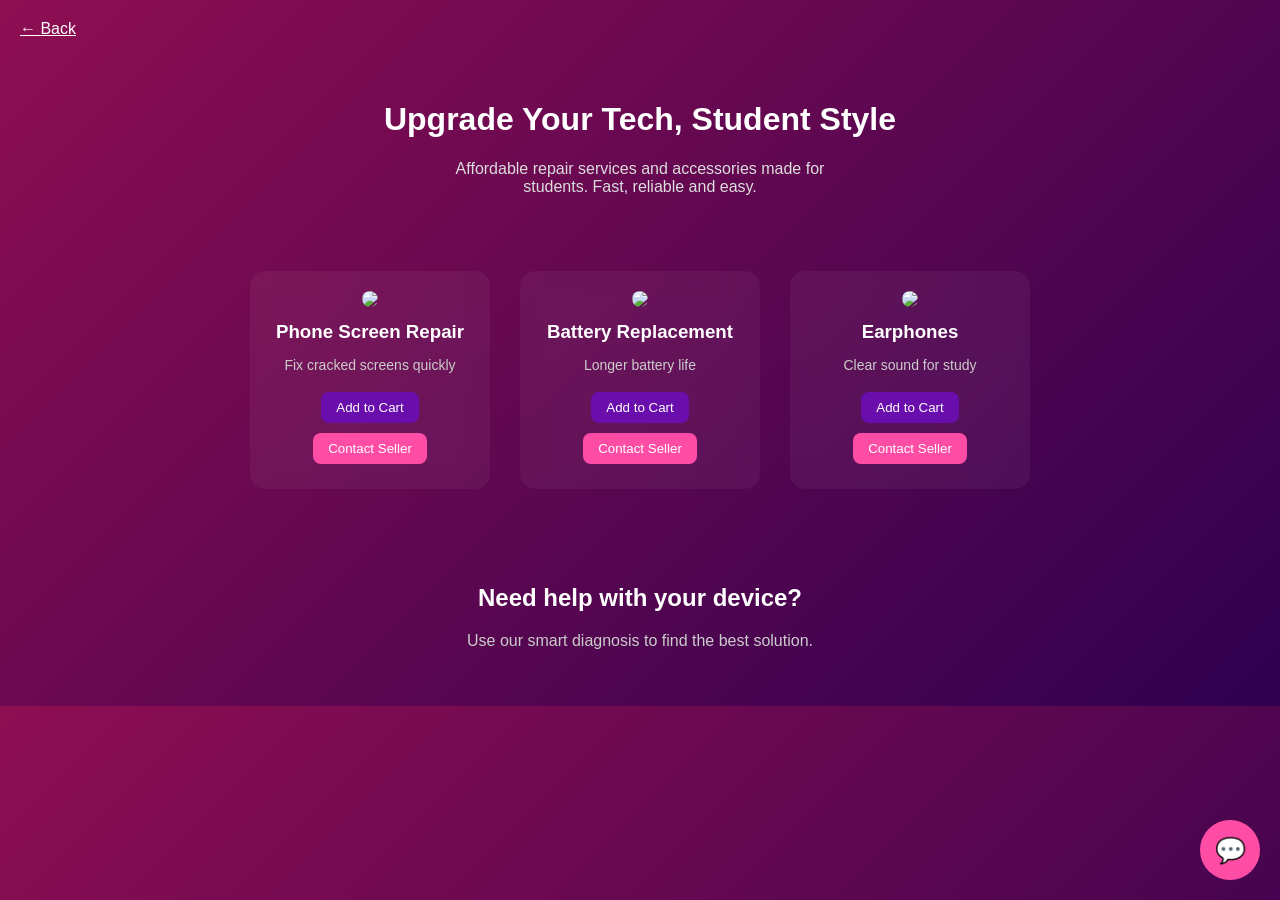
==== e-marketing.html @ 3a8d659a "first commit" ====
<!DOCTYPE html>
<html lang="en">
<head>
<meta charset="UTF-8">
<meta name="viewport" content="width=device-width, initial-scale=1.0">
<title>NUSRA Store</title>

<style>
body {
    margin: 0;
    font-family: 'Segoe UI', sans-serif;
    background: linear-gradient(135deg, #8e0e52, #2e004f);
    color: white;
}

/* ===== HERO ===== */
.hero {
    text-align: center;
    padding: 80px 20px 40px;
}

.hero h1 {
    font-size: 32px;
}

.hero p {
    color: #ddd;
    max-width: 400px;
    margin: auto;
}

/* ===== PRODUCTS ===== */
.products {
    display: flex;
    flex-wrap: wrap;
    justify-content: center;
    padding: 20px;
}

.card {
    background: rgba(255,255,255,0.05);
    margin: 15px;
    padding: 20px;
    border-radius: 15px;
    width: 200px;
    text-align: center;
    backdrop-filter: blur(10px);
    transition: 0.3s;
}

.card:hover {
    transform: translateY(-5px);
}

.card img {
    width: 100%;
    border-radius: 10px;
}

.card h3 {
    margin: 10px 0 5px;
}

.card p {
    font-size: 14px;
    color: #ccc;
}

/* ===== BUTTONS ===== */
.btn {
    padding: 8px 15px;
    margin: 5px;
    border: none;
    border-radius: 8px;
    cursor: pointer;
}

.cart {
    background: #6a0dad;
    color: white;
}

.chat {
    background: #ff4da6;
    color: white;
}

/* ===== CTA ===== */
.cta {
    text-align: center;
    padding: 40px;
}

.cta p {
    color: #ccc;
}

/* ===== FLOATING CHAT ICON ===== */
.chatbox {
    position: fixed;
    bottom: 20px;
    right: 20px;
    background: #ff4da6;
    width: 60px;
    height: 60px;
    border-radius: 50%;
    display: flex;
    justify-content: center;
    align-items: center;
    font-size: 25px;
    cursor: pointer;
}
</style>
</head>

<body>

<a href="index.html" style="position:absolute; top:20px; left:20px; color:white;">
← Back
</a>

<!-- HERO -->
<div class="hero">
    <h1>Upgrade Your Tech, Student Style</h1>
    <p>Affordable repair services and accessories made for students. Fast, reliable and easy.</p>
</div>

<!-- PRODUCTS (ARIYANA PUNYA PART MASUK SINI) -->
<div class="products">

    <div class="card">
        <img src="https://via.placeholder.com/200">
        <h3>Phone Screen Repair</h3>
        <p>Fix cracked screens quickly</p>
        <button class="btn cart">Add to Cart</button>
        <button class="btn chat">Contact Seller</button>
    </div>

    <div class="card">
        <img src="https://via.placeholder.com/200">
        <h3>Battery Replacement</h3>
        <p>Longer battery life</p>
        <button class="btn cart">Add to Cart</button>
        <button class="btn chat">Contact Seller</button>
    </div>

    <div class="card">
        <img src="https://via.placeholder.com/200">
        <h3>Earphones</h3>
        <p>Clear sound for study</p>
        <button class="btn cart">Add to Cart</button>
        <button class="btn chat">Contact Seller</button>
    </div>

</div>

<!-- CTA -->
<div class="cta">
    <h2>Need help with your device?</h2>
    <p>Use our smart diagnosis to find the best solution.</p>
</div>

<!-- FLOAT CHAT ICON -->
<div class="chatbox" onclick="alert('Chat feature coming soon!')">
💬
</div>

<script>
document.querySelectorAll(".cart").forEach(btn => {
  btn.onclick = () => alert("Added to cart!");
});

document.querySelectorAll(".chat").forEach(btn => {
  btn.onclick = () => alert("Opening chat with seller...");
});
</script>

</body>
</html>
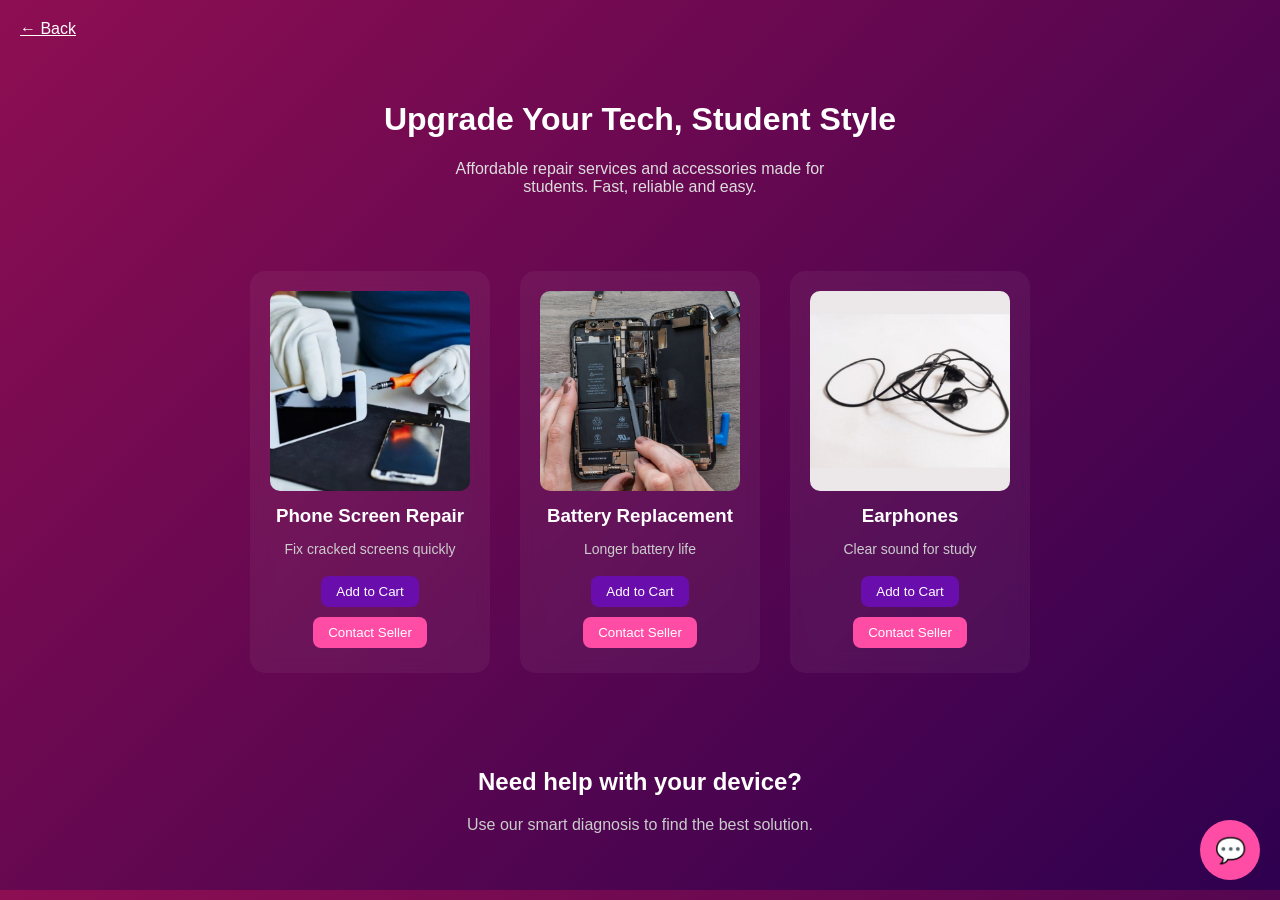
==== commit a9349928: "commit 2" ====
--- a/e-marketing.html
+++ b/e-marketing.html
@@ -129,7 +129,7 @@
 <div class="products">
 
     <div class="card">
-        <img src="https://via.placeholder.com/200">
+        <img src="images/phonescreen.jpeg">
         <h3>Phone Screen Repair</h3>
         <p>Fix cracked screens quickly</p>
         <button class="btn cart">Add to Cart</button>
@@ -137,7 +137,7 @@
     </div>
 
     <div class="card">
-        <img src="https://via.placeholder.com/200">
+        <img src="images/phonebat.jpeg">
         <h3>Battery Replacement</h3>
         <p>Longer battery life</p>
         <button class="btn cart">Add to Cart</button>
@@ -145,7 +145,7 @@
     </div>
 
     <div class="card">
-        <img src="https://via.placeholder.com/200">
+        <img src="images/earphone.jpeg">
         <h3>Earphones</h3>
         <p>Clear sound for study</p>
         <button class="btn cart">Add to Cart</button>
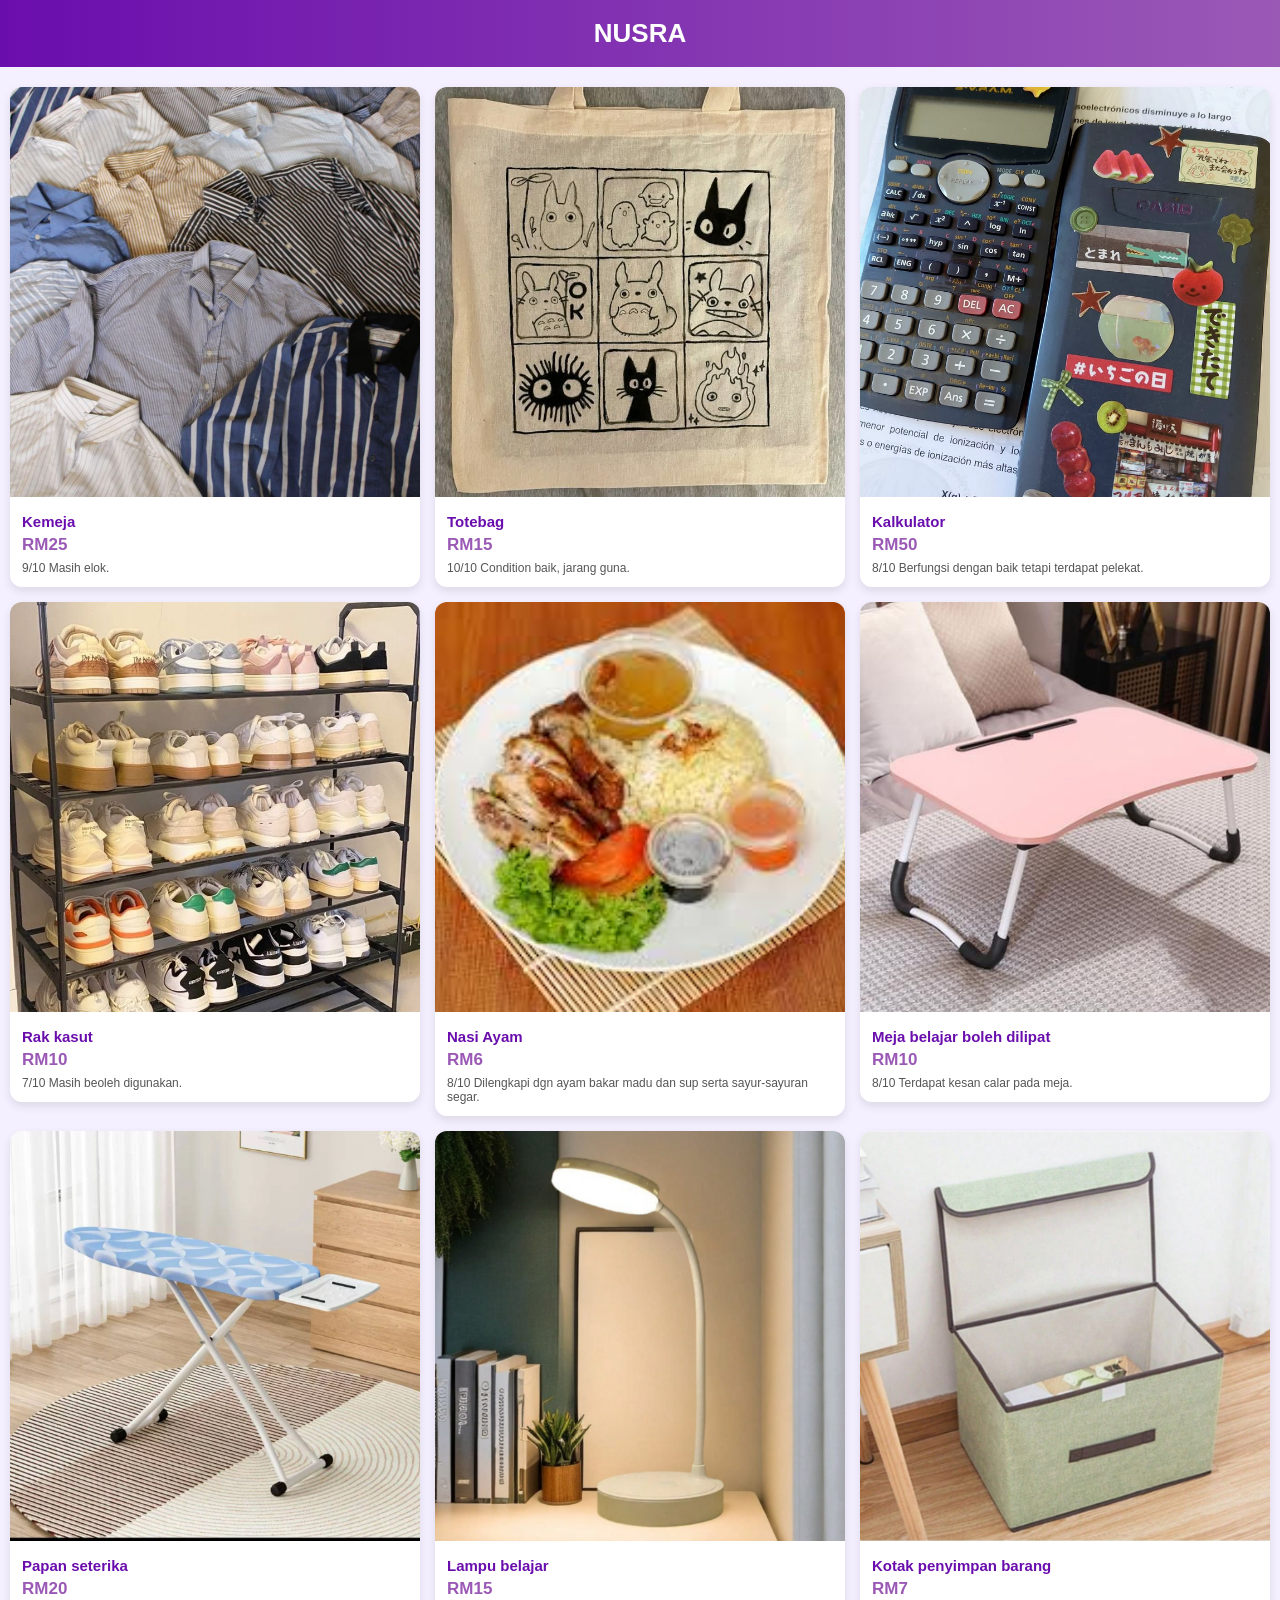
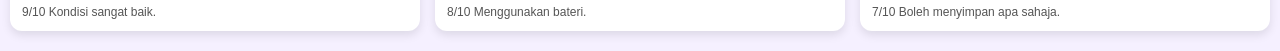
==== commit ec35173c: "commit 1" ====
--- a/e-marketing.html
+++ b/e-marketing.html
@@ -3,177 +3,217 @@
 <head>
 <meta charset="UTF-8">
 <meta name="viewport" content="width=device-width, initial-scale=1.0">
-<title>NUSRA Store</title>
+<title>NUSRA - Preloved Marketplace</title>
 
 <style>
 body {
     margin: 0;
-    font-family: 'Segoe UI', sans-serif;
-    background: linear-gradient(135deg, #8e0e52, #2e004f);
+    font-family: Arial, sans-serif;
+    background-color: #f5f0ff;
+}
+
+/* HEADER */
+header {
+    background: linear-gradient(90deg, #6a0dad, #9b59b6);
     color: white;
-}
-
-/* ===== HERO ===== */
-.hero {
+    padding: 18px;
     text-align: center;
-    padding: 80px 20px 40px;
-}
-
-.hero h1 {
-    font-size: 32px;
-}
-
-.hero p {
-    color: #ddd;
-    max-width: 400px;
-    margin: auto;
-}
-
-/* ===== PRODUCTS ===== */
-.products {
-    display: flex;
-    flex-wrap: wrap;
-    justify-content: center;
-    padding: 20px;
-}
-
-.card {
-    background: rgba(255,255,255,0.05);
-    margin: 15px;
-    padding: 20px;
-    border-radius: 15px;
-    width: 200px;
-    text-align: center;
-    backdrop-filter: blur(10px);
+    font-size: 26px;
+    font-weight: bold;
+}
+
+/* CONTAINER - FULL LEFT ALIGN */
+.container {
+    padding: 20px 10px; /* kiri kanan kecil supaya nampak kemas */
+    display: grid;
+    grid-template-columns: repeat(3, 1fr);
+    gap: 15px;
+}
+
+/* PRODUCT CARD */
+.product-card {
+    background: white;
+    border-radius: 12px;
+    box-shadow: 0 4px 10px rgba(0,0,0,0.1);
+    overflow: hidden;
     transition: 0.3s;
-}
-
-.card:hover {
-    transform: translateY(-5px);
-}
-
-.card img {
+    cursor: pointer;
+}
+
+.product-card:hover {
+    transform: translateY(-6px);
+}
+
+/* IMAGE */
+.product-card img {
     width: 100%;
-    border-radius: 10px;
-}
-
-.card h3 {
-    margin: 10px 0 5px;
-}
-
-.card p {
-    font-size: 14px;
-    color: #ccc;
-}
-
-/* ===== BUTTONS ===== */
-.btn {
-    padding: 8px 15px;
-    margin: 5px;
-    border: none;
-    border-radius: 8px;
-    cursor: pointer;
-}
-
-.cart {
-    background: #6a0dad;
-    color: white;
-}
-
-.chat {
-    background: #ff4da6;
-    color: white;
-}
-
-/* ===== CTA ===== */
-.cta {
-    text-align: center;
-    padding: 40px;
-}
-
-.cta p {
-    color: #ccc;
-}
-
-/* ===== FLOATING CHAT ICON ===== */
-.chatbox {
-    position: fixed;
-    bottom: 20px;
-    right: 20px;
-    background: #ff4da6;
-    width: 60px;
-    height: 60px;
-    border-radius: 50%;
-    display: flex;
-    justify-content: center;
-    align-items: center;
-    font-size: 25px;
-    cursor: pointer;
+    aspect-ratio: 1 / 1;
+    object-fit: cover;
+}
+
+/* INFO */
+.product-info {
+    padding: 12px;
+}
+
+.product-title {
+    font-size: 15px;
+    font-weight: bold;
+    color: #6a0dad;
+    margin-bottom: 5px;
+}
+
+.product-price {
+    color: #9b59b6;
+    font-size: 17px;
+    font-weight: bold;
+    margin-bottom: 6px;
+}
+
+.product-desc {
+    font-size: 12px;
+    color: #555;
+}
+
+/* REMOVE LINK STYLE */
+a {
+    text-decoration: none;
+    color: inherit;
+}
+
+/* RESPONSIVE */
+@media (max-width: 768px) {
+    .container {
+        grid-template-columns: repeat(2, 1fr);
+    }
+}
+
+@media (max-width: 480px) {
+    .container {
+        grid-template-columns: 1fr;
+    }
 }
 </style>
+
 </head>
 
 <body>
 
-<a href="index.html" style="position:absolute; top:20px; left:20px; color:white;">
-← Back
-</a>
-
-<!-- HERO -->
-<div class="hero">
-    <h1>Upgrade Your Tech, Student Style</h1>
-    <p>Affordable repair services and accessories made for students. Fast, reliable and easy.</p>
+<header>
+    NUSRA
+</header>
+
+<div class="container">
+
+<!-- 1 -->
+<a href="#">
+    <div class="product-card">
+        <img src="images/shirt.jpeg">
+        <div class="product-info">
+            <div class="product-title">Kemeja</div>
+            <div class="product-price">RM25</div>
+            <div class="product-desc">9/10 Masih elok.</div>
+        </div>
+    </div>
+</a>
+
+<!-- 2 -->
+<a href="#">
+    <div class="product-card">
+        <img src="images/bag.jpeg">
+        <div class="product-info">
+            <div class="product-title">Totebag</div>
+            <div class="product-price">RM15</div>
+            <div class="product-desc">10/10 Condition baik, jarang guna.</div>
+        </div>
+    </div>
+</a>
+
+<!-- 3 -->
+<a href="#">
+    <div class="product-card">
+        <img src="images/calc.jpeg">
+        <div class="product-info">
+            <div class="product-title">Kalkulator</div>
+            <div class="product-price">RM50</div>
+            <div class="product-desc">8/10 Berfungsi dengan baik tetapi terdapat pelekat.</div>
+        </div>
+    </div>
+</a>
+
+<!-- 4 -->
+<a href="#">
+    <div class="product-card">
+        <img src="images/shoerack.jpeg">
+        <div class="product-info">
+            <div class="product-title">Rak kasut</div>
+            <div class="product-price">RM10</div>
+            <div class="product-desc">7/10 Masih beoleh digunakan.</div>
+        </div>
+    </div>
+</a>
+
+<!-- 5 -->
+<a href="#">
+    <div class="product-card">
+        <img src="images/nasiayam.jpeg">
+        <div class="product-info">
+            <div class="product-title">Nasi Ayam</div>
+            <div class="product-price">RM6</div>
+            <div class="product-desc">8/10 Dilengkapi dgn ayam bakar madu dan sup serta sayur-sayuran segar.</div>
+        </div>
+    </div>
+</a>
+
+<!-- 6 -->
+<a href="#">
+    <div class="product-card">
+        <img src="images/table.jpeg">
+        <div class="product-info">
+            <div class="product-title">Meja belajar boleh dilipat</div>
+            <div class="product-price">RM10</div>
+            <div class="product-desc">8/10 Terdapat kesan calar pada meja.</div>
+        </div>
+    </div>
+</a>
+
+<!-- 7 -->
+<a href="#">
+    <div class="product-card">
+        <img src="images/ironboard.jpeg">
+        <div class="product-info">
+            <div class="product-title">Papan seterika</div>
+            <div class="product-price">RM20</div>
+            <div class="product-desc">9/10 Kondisi sangat baik.</div>
+        </div>
+    </div>
+</a>
+
+<!-- 8 -->
+<a href="#">
+    <div class="product-card">
+        <img src="images/lamp.jpeg">
+        <div class="product-info">
+            <div class="product-title">Lampu belajar</div>
+            <div class="product-price">RM15</div>
+            <div class="product-desc">8/10 Menggunakan bateri.</div>
+        </div>
+    </div>
+</a>
+
+<!-- 9 -->
+<a href="#">
+    <div class="product-card">
+        <img src="images/strgbox.jpeg">
+        <div class="product-info">
+            <div class="product-title">Kotak penyimpan barang</div>
+            <div class="product-price">RM7</div>
+            <div class="product-desc">7/10 Boleh menyimpan apa sahaja.</div>
+        </div>
+    </div>
+</a>
+
 </div>
-
-<!-- PRODUCTS (ARIYANA PUNYA PART MASUK SINI) -->
-<div class="products">
-
-    <div class="card">
-        <img src="images/phonescreen.jpeg">
-        <h3>Phone Screen Repair</h3>
-        <p>Fix cracked screens quickly</p>
-        <button class="btn cart">Add to Cart</button>
-        <button class="btn chat">Contact Seller</button>
-    </div>
-
-    <div class="card">
-        <img src="images/phonebat.jpeg">
-        <h3>Battery Replacement</h3>
-        <p>Longer battery life</p>
-        <button class="btn cart">Add to Cart</button>
-        <button class="btn chat">Contact Seller</button>
-    </div>
-
-    <div class="card">
-        <img src="images/earphone.jpeg">
-        <h3>Earphones</h3>
-        <p>Clear sound for study</p>
-        <button class="btn cart">Add to Cart</button>
-        <button class="btn chat">Contact Seller</button>
-    </div>
-
-</div>
-
-<!-- CTA -->
-<div class="cta">
-    <h2>Need help with your device?</h2>
-    <p>Use our smart diagnosis to find the best solution.</p>
-</div>
-
-<!-- FLOAT CHAT ICON -->
-<div class="chatbox" onclick="alert('Chat feature coming soon!')">
-💬
-</div>
-
-<script>
-document.querySelectorAll(".cart").forEach(btn => {
-  btn.onclick = () => alert("Added to cart!");
-});
-
-document.querySelectorAll(".chat").forEach(btn => {
-  btn.onclick = () => alert("Opening chat with seller...");
-});
-</script>
 
 </body>
 </html>
